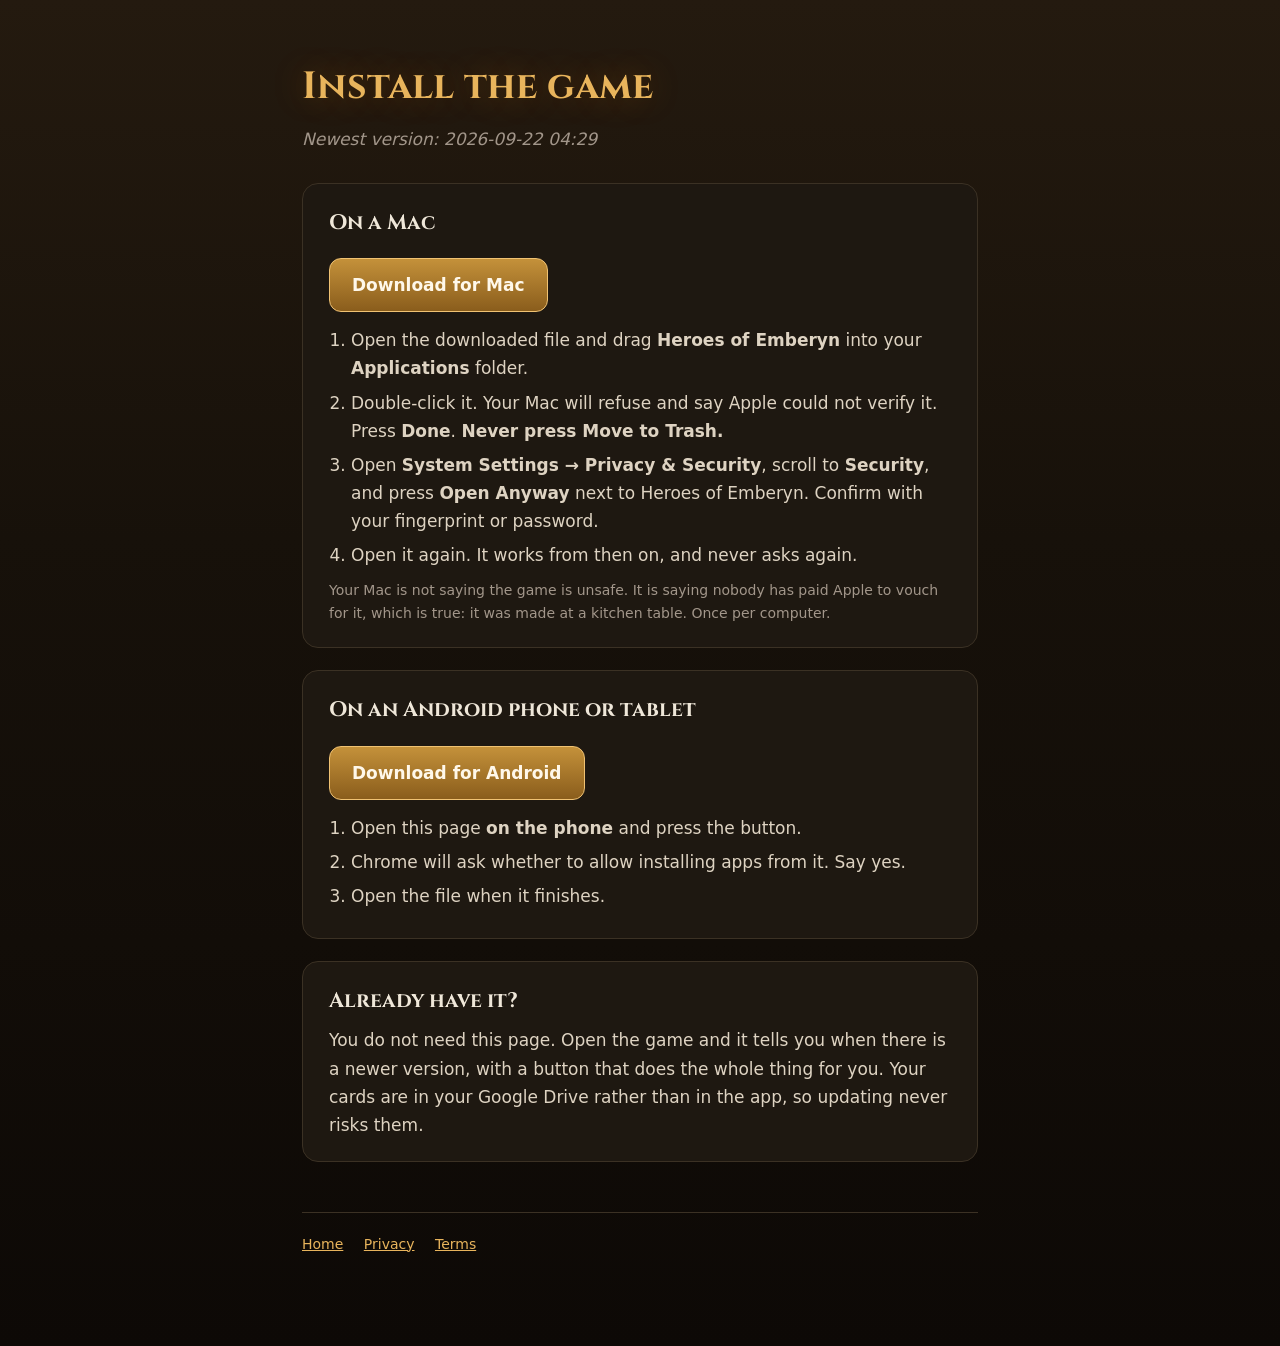
==== download.html @ bd85f28f "Hand out the apps from here, not from the family Mac" ====
<!doctype html>
<html lang="en">
<head>
<meta charset="utf-8">
<title>Install Heroes of Emberyn</title>
<meta name="viewport" content="width=device-width, initial-scale=1">
<link href="https://fonts.googleapis.com/css2?family=Cinzel:wght@600;700&display=swap" rel="stylesheet">
<link rel="stylesheet" href="style.css">
<style>
  .get { display:inline-block; margin:10px 0 4px; padding:12px 22px; border-radius:12px; font-weight:600;
         text-decoration:none; color:#fff8ea; background:linear-gradient(#c4913a,#8a5d1c); border:1px solid #f0c273; }
  .size { color:var(--dim); font-size:13px; margin-left:10px; }
  ol { margin:10px 0 0; padding-left:22px; }
  li { margin:6px 0; }
</style>
</head>
<body>
<div class="wrap">
  <h1>Install the game</h1>
  <div class="sub" id="built">Finding the newest version...</div>

  <div class="card">
    <h2 style="margin-top:0">On a Mac</h2>
    <a class="get" id="mac" href="#">Download for Mac</a>
    <ol>
      <li>Open the downloaded file and drag <b>Heroes of Emberyn</b> into your <b>Applications</b> folder.</li>
      <li>Double-click it. Your Mac will refuse and say Apple could not verify it. Press <b>Done</b>.
        <b>Never press Move to Trash.</b></li>
      <li>Open <b>System Settings &rarr; Privacy &amp; Security</b>, scroll to <b>Security</b>, and press
        <b>Open Anyway</b> next to Heroes of Emberyn. Confirm with your fingerprint or password.</li>
      <li>Open it again. It works from then on, and never asks again.</li>
    </ol>
    <div class="date" style="margin-top:10px">Your Mac is not saying the game is unsafe. It is saying nobody
      has paid Apple to vouch for it, which is true: it was made at a kitchen table. Once per computer.</div>
  </div>

  <div class="card">
    <h2 style="margin-top:0">On an Android phone or tablet</h2>
    <a class="get" id="apk" href="#">Download for Android</a>
    <ol>
      <li>Open this page <b>on the phone</b> and press the button.</li>
      <li>Chrome will ask whether to allow installing apps from it. Say yes.</li>
      <li>Open the file when it finishes.</li>
    </ol>
  </div>

  <div class="card">
    <h2 style="margin-top:0">Already have it?</h2>
    <p style="margin:0">You do not need this page. Open the game and it tells you when there is a newer
      version, with a button that does the whole thing for you. Your cards are in your Google Drive rather
      than in the app, so updating never risks them.</p>
  </div>

  <footer>
    <a href="index.html">Home</a>
    <a href="privacy.html">Privacy</a>
    <a href="terms.html">Terms</a>
  </footer>
</div>
<script>
  // Point at whatever the newest published release is, so this page never goes
  // stale and nobody has to edit it when a version ships.
  fetch('version.json?t=' + Date.now()).then(r => r.json()).then(v => {
    const tag = (v.url || '').split('/').pop();
    const base = 'https://github.com/wrmerritt84/heroes-of-emberyn/releases/download/' + tag + '/';
    document.getElementById('mac').href = base + 'heroes-of-emberyn-mac.zip';
    document.getElementById('apk').href = base + 'heroes-of-emberyn.apk';
    document.getElementById('built').textContent = 'Newest version: ' + v.built;
  }).catch(() => {
    document.getElementById('built').innerHTML =
      'Could not reach the version list. <a href="https://github.com/wrmerritt84/heroes-of-emberyn/releases/latest">Browse the releases</a> instead.';
  });
</script>
</body>
</html>
---- style.css ----
/* The three pages Google requires before an app can be published, wearing the
   game's own clothes rather than a bare white template. */
:root { --gold:#e8b45c; --ink:#efe7d9; --dim:#a2968a; --panel:#1e1811; --line:#3b3124; }
* { box-sizing: border-box; }
body {
  margin: 0; color: var(--ink); min-height: 100vh;
  font: 17px/1.65 "Avenir Next", "Segoe UI", system-ui, sans-serif;
  background: linear-gradient(180deg, #241a0f 0%, #17110a 40%, #0d0906 100%);
}
.wrap { max-width: 720px; margin: 0 auto; padding: 56px 22px 90px; }
h1 { font-family: Cinzel, Georgia, serif; color: var(--gold); font-size: 38px; margin: 0 0 6px;
     text-shadow: 0 0 34px rgba(255,140,26,.3); }
h2 { font-family: Cinzel, Georgia, serif; font-size: 21px; margin: 34px 0 8px; }
.sub { color: var(--dim); font-style: italic; margin-bottom: 30px; }
p, li { color: #ded3c2; }
a { color: var(--gold); }
.card { background: var(--panel); border: 1px solid var(--line); border-radius: 16px; padding: 22px 26px; margin: 22px 0; }
.date { color: var(--dim); font-size: 14px; }
footer { margin-top: 50px; padding-top: 20px; border-top: 1px solid var(--line); color: var(--dim); font-size: 14px; }
footer a { margin-right: 16px; }
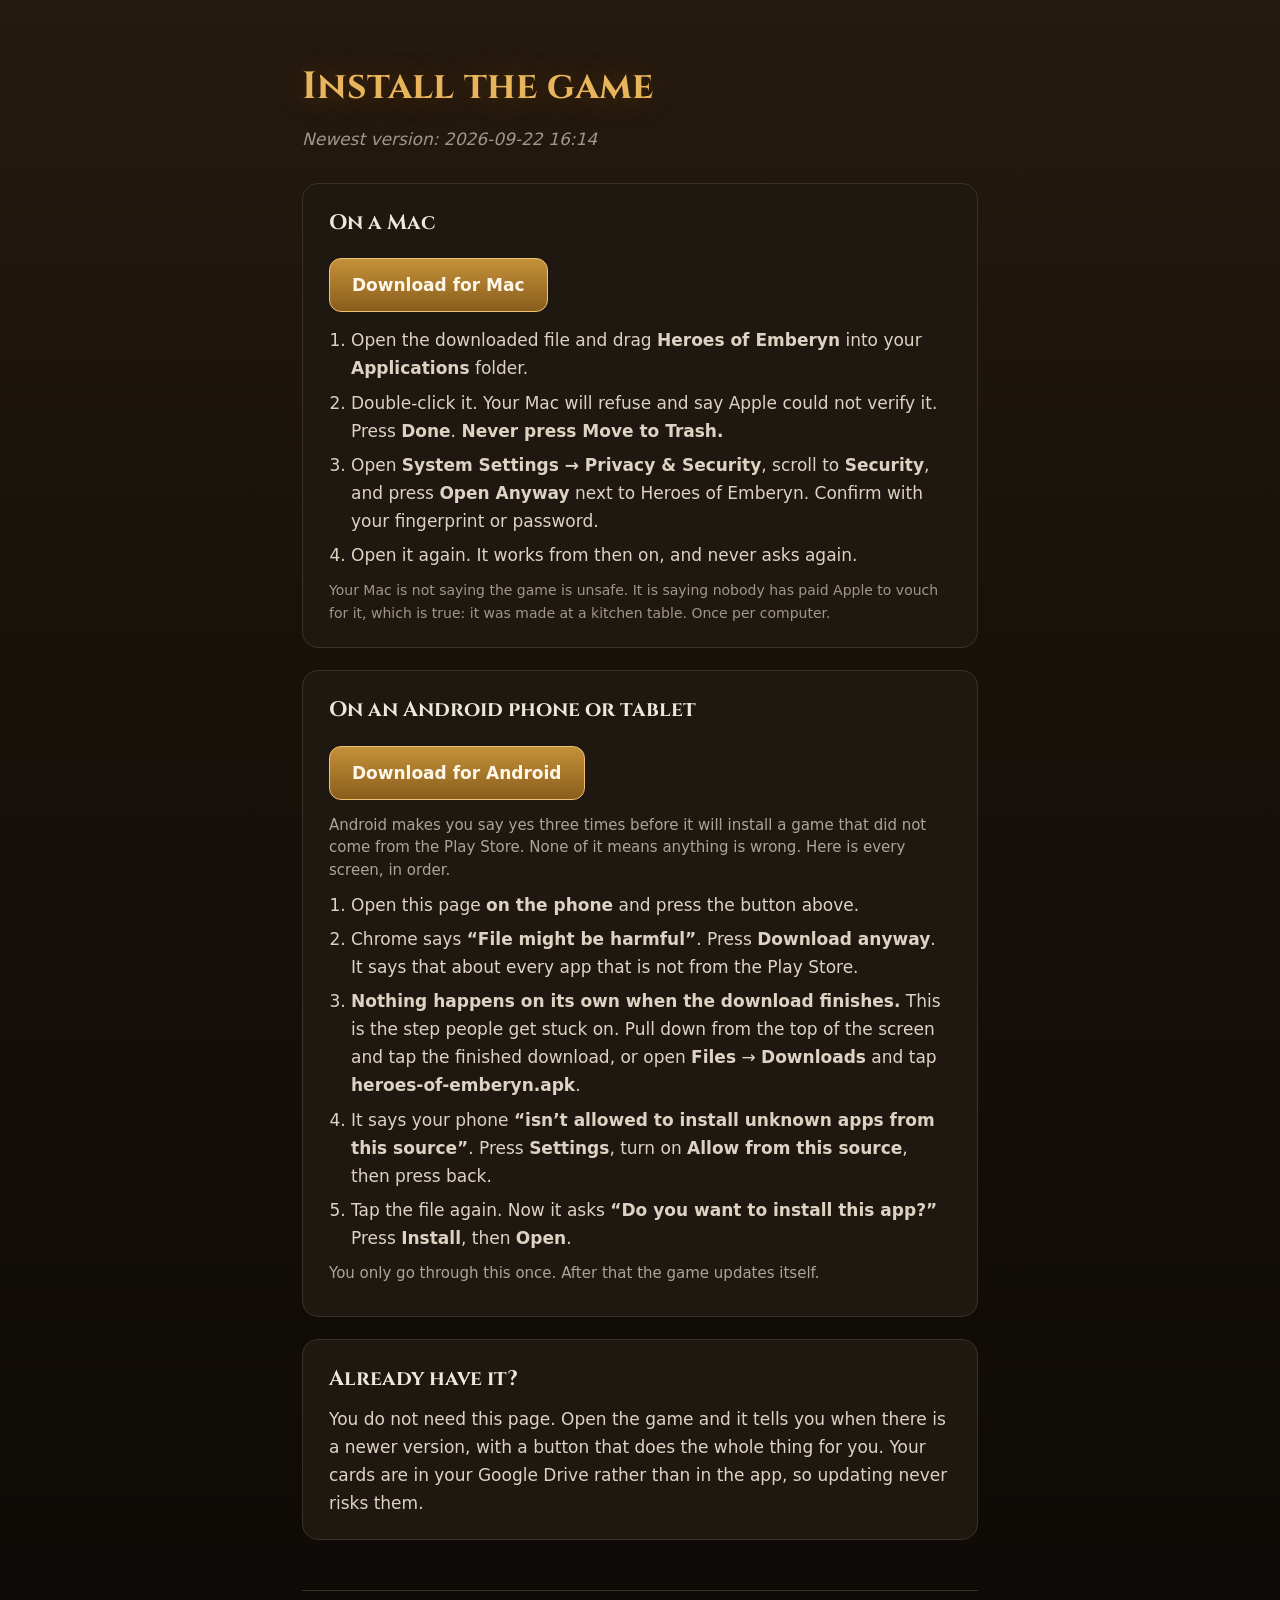
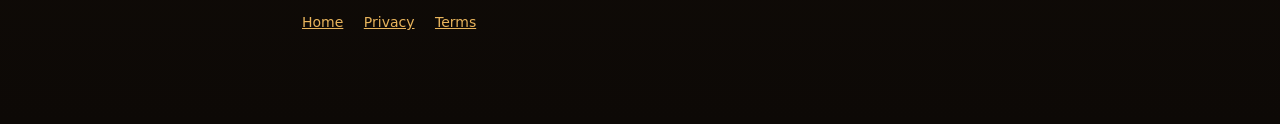
==== commit 2e015ee0: "download page: the real Android install steps" ====
--- a/download.html
+++ b/download.html
@@ -12,6 +12,7 @@
   .size { color:var(--dim); font-size:13px; margin-left:10px; }
   ol { margin:10px 0 0; padding-left:22px; }
   li { margin:6px 0; }
+  .note{opacity:.75;font-size:15px;line-height:1.5;margin:10px 0}
 </style>
 </head>
 <body>
@@ -37,11 +38,21 @@
   <div class="card">
     <h2 style="margin-top:0">On an Android phone or tablet</h2>
     <a class="get" id="apk" href="#">Download for Android</a>
+    <p class="note">Android makes you say yes three times before it will install a game that did not
+      come from the Play Store. None of it means anything is wrong. Here is every screen, in order.</p>
     <ol>
-      <li>Open this page <b>on the phone</b> and press the button.</li>
-      <li>Chrome will ask whether to allow installing apps from it. Say yes.</li>
-      <li>Open the file when it finishes.</li>
+      <li>Open this page <b>on the phone</b> and press the button above.</li>
+      <li>Chrome says <b>&ldquo;File might be harmful&rdquo;</b>. Press <b>Download anyway</b>.
+        It says that about every app that is not from the Play Store.</li>
+      <li><b>Nothing happens on its own when the download finishes.</b> This is the step people get
+        stuck on. Pull down from the top of the screen and tap the finished download, or open
+        <b>Files</b> &rarr; <b>Downloads</b> and tap <b>heroes-of-emberyn.apk</b>.</li>
+      <li>It says your phone <b>&ldquo;isn&rsquo;t allowed to install unknown apps from this source&rdquo;</b>.
+        Press <b>Settings</b>, turn on <b>Allow from this source</b>, then press back.</li>
+      <li>Tap the file again. Now it asks <b>&ldquo;Do you want to install this app?&rdquo;</b> Press
+        <b>Install</b>, then <b>Open</b>.</li>
     </ol>
+    <p class="note">You only go through this once. After that the game updates itself.</p>
   </div>
 
   <div class="card">
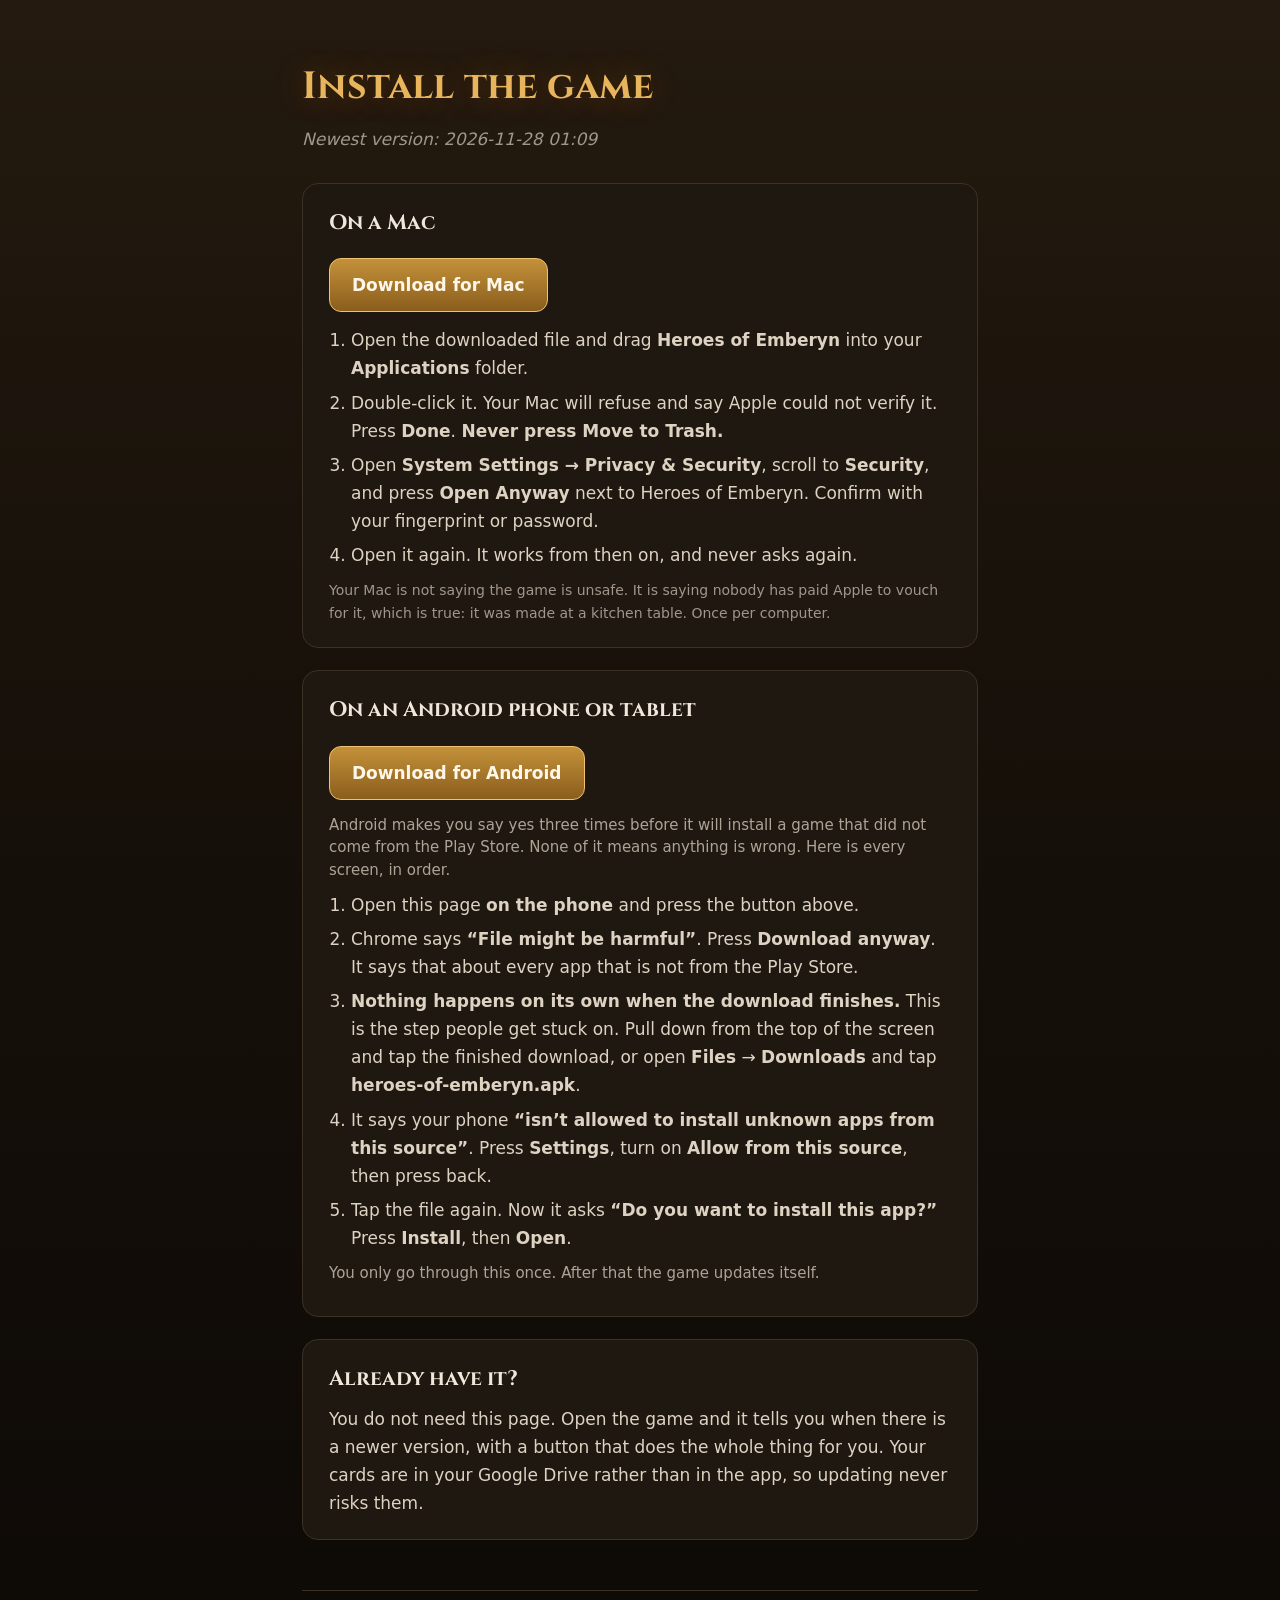
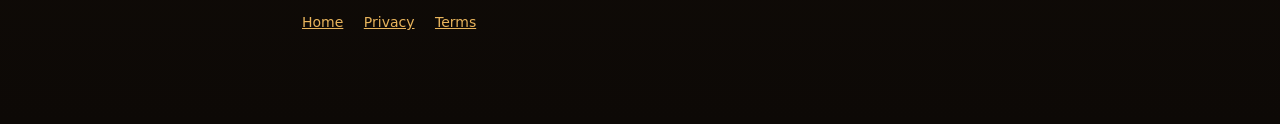
==== commit 9ef89096: "ship build 20261128010956" ====
--- a/download.html
+++ b/download.html
@@ -72,10 +72,13 @@
   // Point at whatever the newest published release is, so this page never goes
   // stale and nobody has to edit it when a version ships.
   fetch('version.json?t=' + Date.now()).then(r => r.json()).then(v => {
+    // The apps' own addresses, not "the newest release": a release that only
+    // changed the game carries no apps, and the apps stay wherever they were
+    // last uploaded (publish.sh, 2026-11-27).
     const tag = (v.url || '').split('/').pop();
     const base = 'https://github.com/wrmerritt84/heroes-of-emberyn/releases/download/' + tag + '/';
-    document.getElementById('mac').href = base + 'heroes-of-emberyn-mac.zip';
-    document.getElementById('apk').href = base + 'heroes-of-emberyn.apk';
+    document.getElementById('mac').href = v.mac || base + 'heroes-of-emberyn-mac.zip';
+    document.getElementById('apk').href = v.apk || base + 'heroes-of-emberyn.apk';
     document.getElementById('built').textContent = 'Newest version: ' + v.built;
   }).catch(() => {
     document.getElementById('built').innerHTML =
